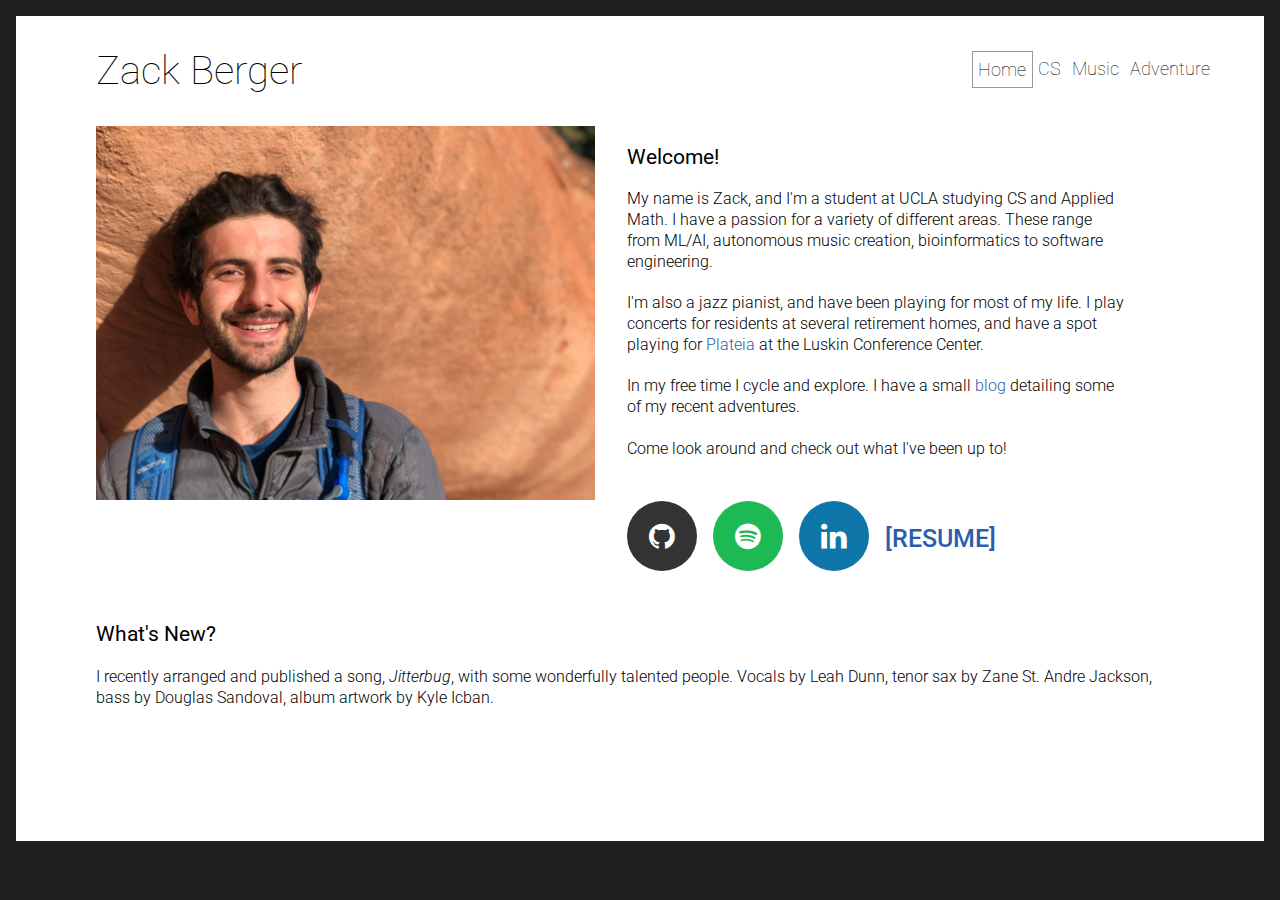
==== index.html @ 0d7299ed "Change header image" ====
<html>
<head>
<title>Zack Berger</title>
<link rel="icon" href="img/header.png">
<link href='https://fonts.googleapis.com/css?family=Roboto:100,300,400' rel='stylesheet' type='text/css'>
<link rel="stylesheet" href="https://cdnjs.cloudflare.com/ajax/libs/font-awesome/4.7.0/css/font-awesome.min.css">
<link rel="stylesheet" href="css/style.css" />
<script src="./js/script.js"></script>
</head>

<body>

<div id="wrapper">

<div>
  <h1>Zack Berger</h1>
</div>

<nav id="nav">
  <ul>
    <li class="active"><a href="index.html">Home</a></li>
    <li><a href="cs.html">CS</a></li>
    <li><a href="music.html">Music</a></li>
    <li><a href="adventure.html">Adventure</a></li>
  </ul>
</nav>

<div class="main-pic">
  <img src="./img/zack.jpg" width="100%" alt="Zack" />
</div>

<div class="about">
	<h2>Welcome!</h2>
	My name is Zack, and I'm a student at UCLA studying CS and Applied Math. 
	I have a passion for a variety of different areas. These range from ML/AI, autonomous music creation, bioinformatics to software engineering.
	<br>
	<br>
	I'm also a jazz pianist, and have been playing for most of my life. I play concerts for residents at several retirement homes, and have a spot playing for
	<a id="plateia" href="http://plateiaucla.com/" target="_blank">Plateia</a>
	at the Luskin Conference Center. 
	<br>
	<br>
	In my free time I cycle and explore. I have a small <a href="./adventure.html">blog</a> detailing some of my recent adventures.
	<br>
	<br>
	Come look around and check out what I've been up to!
	<br><br><br>
	<a href="https://github.com/zackeberger" target="_blank" class="fa fa-github"></a>&nbsp;&nbsp;&nbsp;
	<a href="https://open.spotify.com/artist/6nY2gX95ntnafmAVUtFinY?si=rUbYpd1rRUmVTEP3GamMmA" target="_blank" class="fa fa-spotify"></a>&nbsp;&nbsp;&nbsp;
	<a href="https://www.linkedin.com/in/zackeberger/" target="_blank" class="fa fa-linkedin"></a>&nbsp;&nbsp;&nbsp;
	<a href="./resume.pdf" target="_blank" style="font-size:25px"><b>[RESUME]</b></a>
</div>

<div class="main">
  <h2>What's New?</h2>
  I recently arranged and published a song, <i>Jitterbug</i>, with some wonderfully talented people.
  Vocals by Leah Dunn, tenor sax by Zane St. Andre Jackson, bass by Douglas Sandoval, album artwork by Kyle Icban. <br><br>
  <iframe src="https://open.spotify.com/embed/track/0ashq55XgzuE56gzy0dtcu" width="300" height="80" frameborder="0" allowtransparency="true" allow="encrypted-media"></iframe>
</div>

</div>

</body>
</html>
---- css/style.css ----
body {
  background: #202020 url(images/texture-black.jpg) repeat;
  /*font-family: "Helvetica Neue Light", "HelveticaNeue-Light", Helvetica, Arial, sans-serif;*/
  /*font-family: 'Source Sans Pro', sans-serif;*/
  font-family: 'Roboto', Helvetica, Arial, sans-serif;
  font-weight: 300;
  font-size: 16px;
  line-height: 1.3;
  color: black;
  padding: .5em;
}

#wrapper {
  margin-left: auto;
  margin-right: auto;
  /*margin-top: 40px;*/
  /*margin-bottom: 60px;*/
  /*width: 800px;*/
  background: #fff;
  padding-bottom: 2em;
}

#icons {
  font-size: 30px;
  margin-top: 5px;
  margin-bottom: 0px;
}

div{
  vertical-align: top;
}

h1 {
  /*font-family: "Helvetica Neue Ultra Light", "HelveticaNeue-UltraLight", Helvetica, Arial, sans-serif;*/
  /*font-family: 'Source Sans Pro', sans-serif;*/
  /*font-family: 'Roboto', sans-serif;*/
  font-size: 250%;
  line-height: 1.4;
  font-weight:100;
  /*font-weight: 700;*/
  /*text-align: center;*/
  /*margin: 0;
  padding: 0;*/
  /*margin-left: auto;
  margin-right: auto;*/
  /*letter-spacing: 1px;*/
  /*color:white;*/
  /*background:#666;*/
  /*float:left;*/
  display: inline-block;
  padding-left:2em;
}

h2{
  font-size: 130%;
  line-height: 1.4;
  font-weight: 400;
}

#nav
  {
    position: absolute;
    right: 4em;
    top: 2.2em;
    font-family: 'Roboto', sans-serif;
    font-weight: 100;
  }

    #nav > ul > li
    {
      float: left;
      list-style-type: none;
    }
    
      #nav > ul > li:last-child
      {
        /*padding-right: 0.5em;*/
      }

      #nav > ul > li > a,
      #nav > ul > li > span
      {
        display: block;
        /*margin-left: 0.7em;*/
        padding: 0.3em 0.3em;
        /*letter-spacing: 0.06em;*/
        /*text-decoration: none;*/
        /*text-transform: uppercase;*/
        font-size: 115%;
        /*outline: 0;*/
        color: #000;
      }

      #nav li.active a
      {
        /*background: #e95d3c;*/
        border: 1px solid #000;
        border-color: #999;
        /*border-radius: 1px;*/
        /*color: #FFF;*/
        /*text-decoration: underline;*/
        /*color:#666;*/
      }

      #nav > ul > li > ul
      {
        display: none;
      }

.main {
  /*position: relative;*/
  clear:both;
  padding-top: 2em;
  padding-left: 5em;
  padding-right: 5em;
}

.main ul{
  list-style-type: none;
  padding-left: 2em;
  text-indent: -.5em ;
}

.main li{
  padding-bottom:.5em;
}



.main ol{
  
}

.main-pic{
  float:left;
  width: 40%;
  padding-left:5em;
}


.amazon-pic {
  float: left;
}

p{
  padding-left: 1.5em;
}

.about{
  float:left;
  /*display: inline-block;*/
  padding-left:2em;
  /*min-width:100px;*/
  /*max-width:50%;*/
  width: 40%;
}

paper {
  font-weight: 400;
}

.row {
  clear:both;
}

hr {
  border:0;
  height:0;
  border-top: 1px solid rgba(0, 0, 0, 0.2);
  border-bottom: 1px solid rgba(255, 255, 255, 0.5);
}

.right hr{
  border:0;
  height:0;
  margin:.4em;
}

.left {
  /*font-family: "Helvetica Neue Ultra Light", "HelveticaNeue-UltraLight", Arial, Helvetica, sans-serif;;*/
  font-weight: 100;
  float: left;
  width: 10%;
  /*padding-left: 25px;*/
  padding-right: 0.5em;
  padding-top: 0.3em;
  padding-bottom: 0.3em;
  text-align: right;
  color: #666;
  overflow: visible;
}

.right {
  /*margin-left: 115px;*/
  float:left;
  width: 80%;
  padding-left: 0.5em;
  padding-top: 4px;
  padding-bottom: 8px;
  /*border-left: 1px solid #bbb;*/
  /*text-align: justify;*/
}

.indent-right {
  font-size: 90%;
  margin-left: 115px;
  width: 660px;
 /* padding-left: .5em;*/
  padding-top: 3px;
  padding-bottom: 3px;
  border-left: 1px solid #bbb;
  text-align: left;
  padding-left: 40px ;
  text-indent: -15px ;
}

.crop {
    width: 374px;
    /*height: 240px;*/
    overflow: hidden;
    margin-left: auto;
    margin-right: auto;
}

.crop img {
    /*width: 374px;*/
    /*height: 560px;*/
    /*margin: -120px 0;*/
}

img.center {
    display: block;
    margin: 0 auto;
}

td { 
    padding: 0px 0.5em;
    font-weight: 300;
}

a{
  text-decoration: none;
  /*color: #002bb8;*/
  color: #2a5db0;
}

b{
  font-weight: 500;
}

.right a{
  /*padding-left:.3em;*/
  /*border-right: 1px solid #bbb;*/
}

.right ul{
  padding-left:1.1em;
  /*margin-top:.15em;*/
  margin-top:0em;
  list-style-type: circle;
}

.right li{
  padding-bottom:0em;
  padding-left:0.2em;
}

a:hover{
  text-decoration: underline;
}

.clear {
  opacity: .5;
}

  #footer
  {
    position: relative;
    padding: 1em 0em;
    /*border-top: 1px solid #303030;*/
    font-size: 90%;
    letter-spacing: .08em;
    text-align: center;
    /*color: rgba(255,255,255,.4);*/
    color: #ccc;
    font-weight: 200;
    /*background-color:transparent;*/
  }
 

.course_head {
    font-size: min(1.3vw,17px);
}

.courses {
    font-size:5px;

    font-size: min(1.2vw,15px);
    float: left; 
    width: 31%; 
    margin-left:1%;
    margin-right:1%;
}

.courses_main {
    width: min(100%, 1000px);
}

.pub_container {
    float: right;
    margin-bottom:5%
}

.pub_main {
    float: right;
    margin-bottom:2%;
    width:100%
}

.pub_left {
     float: left;
     width: min(23%, 220px);
}

.pub_right {
    font-size: min(1.4vw, 17px); /*17px;*/
    float: left;
    width: 65%;
}

.pub_img {
  -webkit-filter: drop-shadow(2px 2px 2px #222);
  filter: drop-shadow(2px 2px 2px #222);
}

.content {
    width: 400px;
    padding: 20px;
    overflow: hidden;
}

.content img {
    margin-right: 1px;
    float: left;
}

.content h3,
.content p{
    margin-left: 15px;
    display: block;
    margin: 2px 0 0 0;
}

/* Style all font awesome icons */
.fa {
  padding: 20px;
  font-size: 30px;
  /*width: 50px; IF square, also comment out border radius*/
  width: 30px;
  text-align: center;
  text-decoration: none;
  border-radius: 50%;
}

/* Add a hover effect if you want */
.fa:hover {
  opacity: 0.7;
}

/* Set a specific color for each brand */

.fa-github {
  background: #333;
  color: white;
}

.fa-spotify {
  background: #1DB954;
  color: white;
}

.fa-linkedin {
  background: #0e76a8;
  color: white;
}
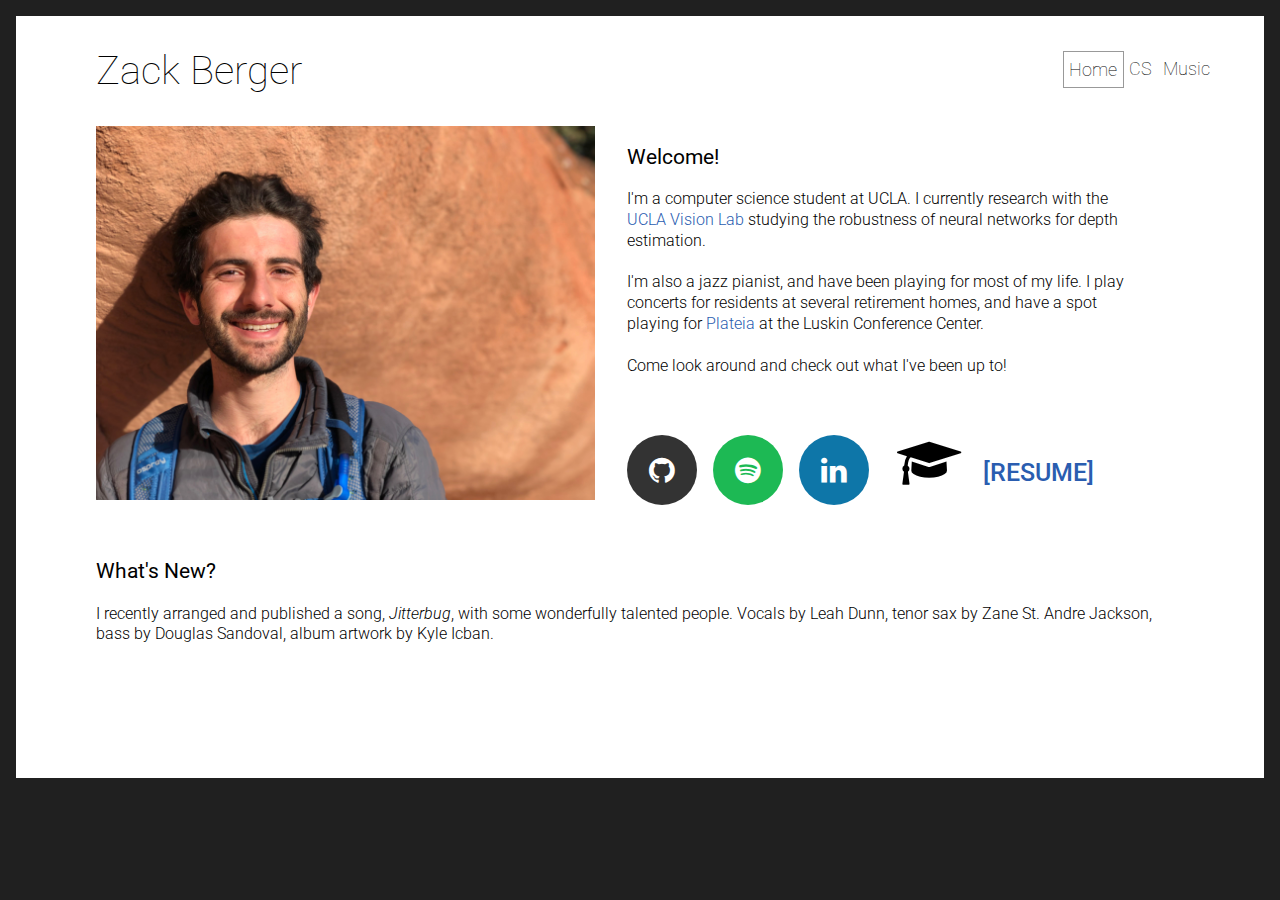
==== commit 1018d972: "Edit index and music pages" ====
--- a/index.html
+++ b/index.html
@@ -21,7 +21,6 @@
     <li class="active"><a href="index.html">Home</a></li>
     <li><a href="cs.html">CS</a></li>
     <li><a href="music.html">Music</a></li>
-    <li><a href="adventure.html">Adventure</a></li>
   </ul>
 </nav>
 
@@ -31,8 +30,7 @@
 
 <div class="about">
 	<h2>Welcome!</h2>
-	My name is Zack, and I'm a student at UCLA studying CS and Applied Math. 
-	I have a passion for a variety of different areas. These range from ML/AI, autonomous music creation, bioinformatics to software engineering.
+	I'm a computer science student at UCLA. I currently research with the <a id="vision" href="http://vision.ucla.edu/" target="_blank">UCLA Vision Lab</a> studying the robustness of neural networks for depth estimation.
 	<br>
 	<br>
 	I'm also a jazz pianist, and have been playing for most of my life. I play concerts for residents at several retirement homes, and have a spot playing for
@@ -40,14 +38,12 @@
 	at the Luskin Conference Center. 
 	<br>
 	<br>
-	In my free time I cycle and explore. I have a small <a href="./adventure.html">blog</a> detailing some of my recent adventures.
-	<br>
-	<br>
 	Come look around and check out what I've been up to!
 	<br><br><br>
 	<a href="https://github.com/zackeberger" target="_blank" class="fa fa-github"></a>&nbsp;&nbsp;&nbsp;
 	<a href="https://open.spotify.com/artist/6nY2gX95ntnafmAVUtFinY?si=rUbYpd1rRUmVTEP3GamMmA" target="_blank" class="fa fa-spotify"></a>&nbsp;&nbsp;&nbsp;
-	<a href="https://www.linkedin.com/in/zackeberger/" target="_blank" class="fa fa-linkedin"></a>&nbsp;&nbsp;&nbsp;
+	<a href="https://www.linkedin.com/in/zackeberger/" target="_blank" class="fa fa-linkedin"></a>&nbsp;
+	<a href="https://scholar.google.com/citations?hl=en&user=Xvr6K5IAAAAJ" target="_blank" class="fa fa-graduation-cap"></a>&nbsp;&nbsp;&nbsp;
 	<a href="./resume.pdf" target="_blank" style="font-size:25px"><b>[RESUME]</b></a>
 </div>
 
--- a/css/style.css
+++ b/css/style.css
@@ -384,3 +384,9 @@
   background: #0e76a8;
   color: white;
 }
+
+.fa-graduation-cap {
+  color: black;
+  font-size: 50px;
+  width: 50px;
+}
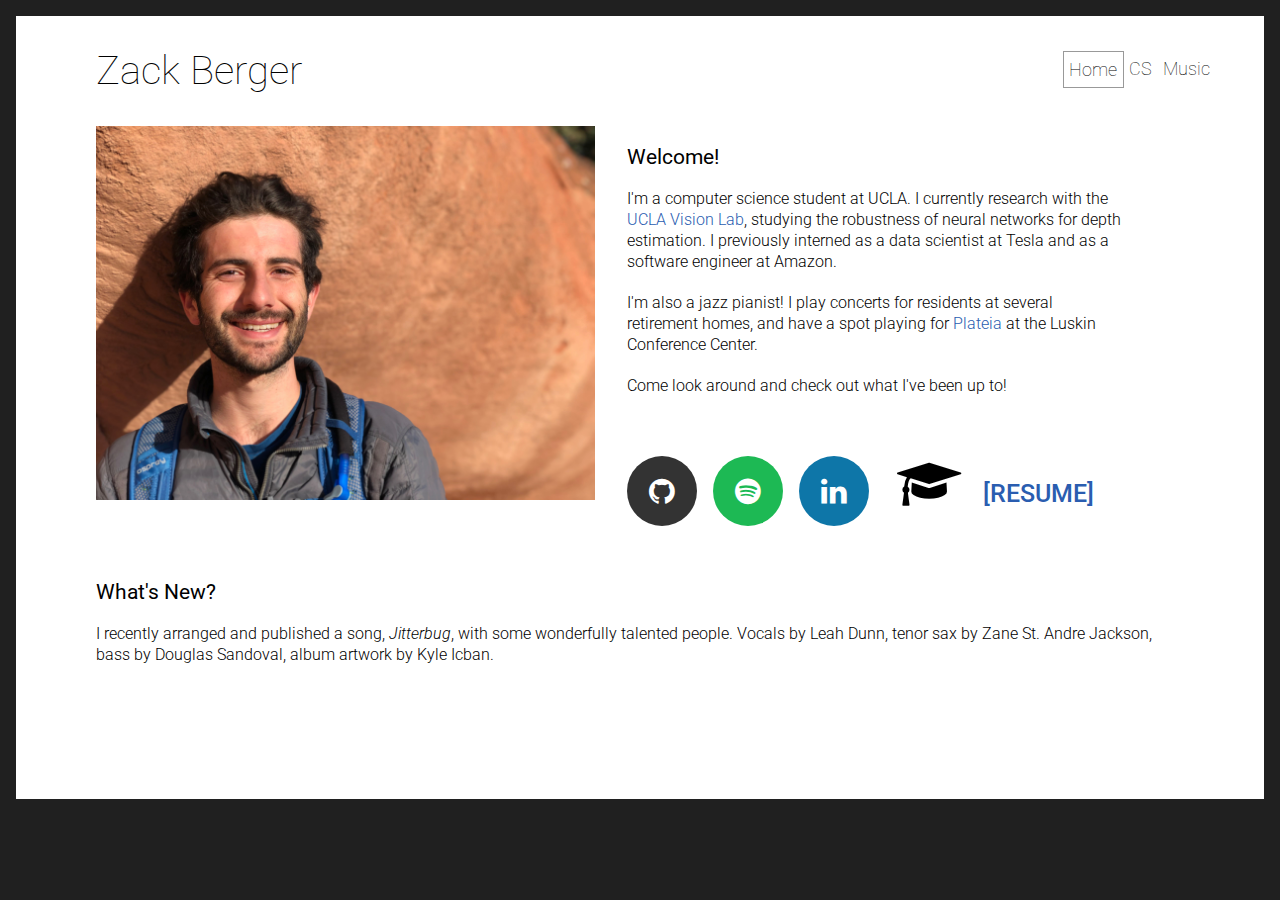
==== commit 180467b3: "Lots of updates" ====
--- a/index.html
+++ b/index.html
@@ -5,7 +5,6 @@
 <link href='https://fonts.googleapis.com/css?family=Roboto:100,300,400' rel='stylesheet' type='text/css'>
 <link rel="stylesheet" href="https://cdnjs.cloudflare.com/ajax/libs/font-awesome/4.7.0/css/font-awesome.min.css">
 <link rel="stylesheet" href="css/style.css" />
-<script src="./js/script.js"></script>
 </head>
 
 <body>
@@ -30,10 +29,10 @@
 
 <div class="about">
 	<h2>Welcome!</h2>
-	I'm a computer science student at UCLA. I currently research with the <a id="vision" href="http://vision.ucla.edu/" target="_blank">UCLA Vision Lab</a> studying the robustness of neural networks for depth estimation.
+	I'm a computer science student at UCLA. I currently research with the <a id="vision" href="http://vision.ucla.edu/" target="_blank">UCLA Vision Lab</a>, studying the robustness of neural networks for depth estimation. I previously interned as a data scientist at Tesla and as a software engineer at Amazon.
 	<br>
 	<br>
-	I'm also a jazz pianist, and have been playing for most of my life. I play concerts for residents at several retirement homes, and have a spot playing for
+	I'm also a jazz pianist! I play concerts for residents at several retirement homes, and have a spot playing for
 	<a id="plateia" href="http://plateiaucla.com/" target="_blank">Plateia</a>
 	at the Luskin Conference Center. 
 	<br>
--- a/css/style.css
+++ b/css/style.css
@@ -293,20 +293,6 @@
     font-size: min(1.3vw,17px);
 }
 
-.courses {
-    font-size:5px;
-
-    font-size: min(1.2vw,15px);
-    float: left; 
-    width: 31%; 
-    margin-left:1%;
-    margin-right:1%;
-}
-
-.courses_main {
-    width: min(100%, 1000px);
-}
-
 .pub_container {
     float: right;
     margin-bottom:5%
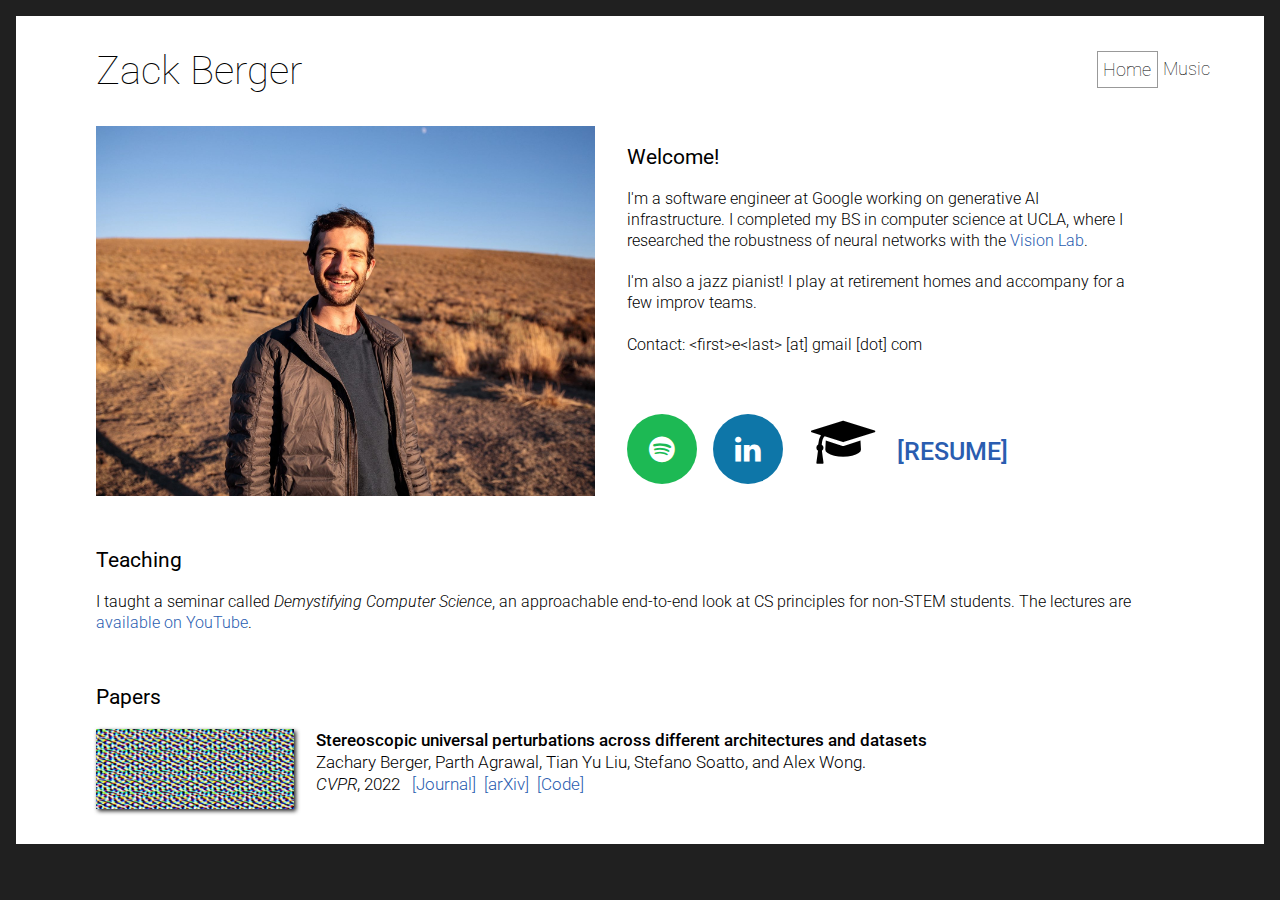
==== commit b7f5ea15: "Revise website with updated post-college info." ====
--- a/index.html
+++ b/index.html
@@ -1,24 +1,23 @@
 <html>
 <head>
 <title>Zack Berger</title>
-<link rel="icon" href="img/header.png">
-<link href='https://fonts.googleapis.com/css?family=Roboto:100,300,400' rel='stylesheet' type='text/css'>
-<link rel="stylesheet" href="https://cdnjs.cloudflare.com/ajax/libs/font-awesome/4.7.0/css/font-awesome.min.css">
-<link rel="stylesheet" href="css/style.css" />
+  <link rel="icon" href="img/header.png">
+  <link href='https://fonts.googleapis.com/css?family=Roboto:100,300,400' rel='stylesheet' type='text/css'>
+  <link rel="stylesheet" href="https://cdnjs.cloudflare.com/ajax/libs/font-awesome/4.7.0/css/font-awesome.min.css">
+  <link rel="stylesheet" href="css/style.css" />
 </head>
 
+
 <body>
-
 <div id="wrapper">
 
-<div>
+<div class="title">
   <h1>Zack Berger</h1>
 </div>
 
 <nav id="nav">
   <ul>
     <li class="active"><a href="index.html">Home</a></li>
-    <li><a href="cs.html">CS</a></li>
     <li><a href="music.html">Music</a></li>
   </ul>
 </nav>
@@ -29,17 +28,15 @@
 
 <div class="about">
 	<h2>Welcome!</h2>
-	I'm a computer science student at UCLA. I currently research with the <a id="vision" href="http://vision.ucla.edu/" target="_blank">UCLA Vision Lab</a>, studying the robustness of neural networks for depth estimation. I previously interned as a data scientist at Tesla and as a software engineer at Amazon.
+	I'm a software engineer at Google working on generative AI infrastructure. I completed my BS in computer science
+	at UCLA, where I researched the robustness of neural networks with the <a id="vision" href="http://vision.ucla.edu/" target="_blank">Vision Lab</a>. 
 	<br>
 	<br>
-	I'm also a jazz pianist! I play concerts for residents at several retirement homes, and have a spot playing for
-	<a id="plateia" href="http://plateiaucla.com/" target="_blank">Plateia</a>
-	at the Luskin Conference Center. 
+	I'm also a jazz pianist! I play at retirement homes and accompany for a few improv teams.
 	<br>
 	<br>
-	Come look around and check out what I've been up to!
+	Contact: &lt;first&gt;e&lt;last&gt; [at] gmail [dot] com
 	<br><br><br>
-	<a href="https://github.com/zackeberger" target="_blank" class="fa fa-github"></a>&nbsp;&nbsp;&nbsp;
 	<a href="https://open.spotify.com/artist/6nY2gX95ntnafmAVUtFinY?si=rUbYpd1rRUmVTEP3GamMmA" target="_blank" class="fa fa-spotify"></a>&nbsp;&nbsp;&nbsp;
 	<a href="https://www.linkedin.com/in/zackeberger/" target="_blank" class="fa fa-linkedin"></a>&nbsp;
 	<a href="https://scholar.google.com/citations?hl=en&user=Xvr6K5IAAAAJ" target="_blank" class="fa fa-graduation-cap"></a>&nbsp;&nbsp;&nbsp;
@@ -47,11 +44,32 @@
 </div>
 
 <div class="main">
-  <h2>What's New?</h2>
-  I recently arranged and published a song, <i>Jitterbug</i>, with some wonderfully talented people.
-  Vocals by Leah Dunn, tenor sax by Zane St. Andre Jackson, bass by Douglas Sandoval, album artwork by Kyle Icban. <br><br>
-  <iframe src="https://open.spotify.com/embed/track/0ashq55XgzuE56gzy0dtcu" width="300" height="80" frameborder="0" allowtransparency="true" allow="encrypted-media"></iframe>
+  <h2>Teaching</h2>
+  I taught a seminar called <i>Demystifying Computer Science</i>, an approachable end-to-end look at CS principles for non-STEM students.
+  The lectures are <a id="dcs_playlist" href="https://www.youtube.com/watch?v=Tv0uRMAoYoM&list=PLSPvczDoUl3JnCBQ3ISLFzDnntlFtLltE" target="_blank">available on YouTube</a>.
+
 </div>
+
+<div class="main">
+  <h2>Papers</h2>
+
+<div class="pub_main">
+  <div class="pub_left">
+    <img class="pub_img" src="./img/perturbation.jpg" alt="mloc" style="width:90%;">
+  </div>
+  <div class="pub_right">
+    <b>Stereoscopic universal perturbations across different architectures and datasets</b> <br>
+    Zachary Berger, Parth Agrawal, Tian Yu Liu, Stefano Soatto, and Alex Wong.<br>
+    <i>CVPR</i>, 2022 &nbsp;
+    <a class="link" target="_blank" href="https://openaccess.thecvf.com/content/CVPR2022/html/Berger_Stereoscopic_Universal_Perturbations_Across_Different_Architectures_and_Datasets_CVPR_2022_paper.html">[Journal]</a>&nbsp;
+    <a class="link" target="_blank" href="https://arxiv.org/abs/2112.06116">[arXiv]</a>&nbsp;
+    <a class="link" target="_blank" href="https://github.com/alexklwong/stereoscopic-universal-perturbations">[Code]</a>
+  </div>
+</div>
+
+</div>
+
+<br><br><br><br>
 
 </div>
 
--- a/css/style.css
+++ b/css/style.css
@@ -1,3 +1,6 @@
+:root {
+  --fade-time: 2s;
+}
 
 body {
   background: #202020 url(images/texture-black.jpg) repeat;
@@ -27,7 +30,7 @@
   margin-bottom: 0px;
 }
 
-div{
+div {
   vertical-align: top;
 }
 
@@ -52,69 +55,80 @@
   padding-left:2em;
 }
 
-h2{
+h2 {
   font-size: 130%;
   line-height: 1.4;
   font-weight: 400;
 }
 
 #nav
-  {
-    position: absolute;
-    right: 4em;
-    top: 2.2em;
-    font-family: 'Roboto', sans-serif;
-    font-weight: 100;
-  }
-
-    #nav > ul > li
-    {
-      float: left;
-      list-style-type: none;
-    }
+{
+  position: absolute;
+  right: 4em;
+  top: 2.2em;
+  font-family: 'Roboto', sans-serif;
+  font-weight: 100;
+}
+
+#nav > ul > li
+{
+  float: left;
+  list-style-type: none;
+}
     
-      #nav > ul > li:last-child
-      {
-        /*padding-right: 0.5em;*/
-      }
-
-      #nav > ul > li > a,
-      #nav > ul > li > span
-      {
-        display: block;
-        /*margin-left: 0.7em;*/
-        padding: 0.3em 0.3em;
-        /*letter-spacing: 0.06em;*/
-        /*text-decoration: none;*/
-        /*text-transform: uppercase;*/
-        font-size: 115%;
-        /*outline: 0;*/
-        color: #000;
-      }
-
-      #nav li.active a
-      {
-        /*background: #e95d3c;*/
-        border: 1px solid #000;
-        border-color: #999;
-        /*border-radius: 1px;*/
-        /*color: #FFF;*/
-        /*text-decoration: underline;*/
-        /*color:#666;*/
-      }
-
-      #nav > ul > li > ul
-      {
-        display: none;
-      }
-
+#nav > ul > li:last-child
+{
+  /*padding-right: 0.5em;*/
+}
+
+#nav > ul > li > a,
+#nav > ul > li > span
+{
+  display: block;
+  /*margin-left: 0.7em;*/
+  padding: 0.3em 0.3em;
+  /*letter-spacing: 0.06em;*/
+  /*text-decoration: none;*/
+  /*text-transform: uppercase;*/
+  font-size: 115%;
+  /*outline: 0;*/
+  color: #000;
+}
+
+#nav li.active a
+{
+  /*background: #e95d3c;*/
+  border: 1px solid #000;
+  border-color: #999;
+  /*border-radius: 1px;*/
+  /*color: #FFF;*/
+  /*text-decoration: underline;*/
+  /*color:#666;*/
+}
+
+#nav > ul > li > ul
+{
+  display: none;
+}
+
+
+.title {
+  vertical-align: top;
+}
+      
 .main {
   /*position: relative;*/
   clear:both;
   padding-top: 2em;
   padding-left: 5em;
   padding-right: 5em;
-}
+  animation: fadeIn linear var(--fade-time);
+  -webkit-animation: fadeIn linear var(--fade-time);
+  -moz-animation: fadeIn linear var(--fade-time);
+  -o-animation: fadeIn linear var(--fade-time);
+  -ms-animation: fadeIn linear var(--fade-time);
+}
+
 
 .main ul{
   list-style-type: none;
@@ -126,24 +140,27 @@
   padding-bottom:.5em;
 }
 
-
-
 .main ol{
   
 }
+
 
 .main-pic{
   float:left;
   width: 40%;
   padding-left:5em;
-}
-
+  animation: fadeIn var(--fade-time);
+  -webkit-animation: fadeIn var(--fade-time);
+  -moz-animation: fadeIn var(--fade-time);
+  -o-animation: fadeIn var(--fade-time);
+  -ms-animation: fadeIn var(--fade-time);
+}
 
 .amazon-pic {
   float: left;
 }
 
-p{
+p {
   padding-left: 1.5em;
 }
 
@@ -154,6 +171,11 @@
   /*min-width:100px;*/
   /*max-width:50%;*/
   width: 40%;
+  animation: fadeIn linear var(--fade-time);
+  -webkit-animation: fadeIn linear var(--fade-time);
+  -moz-animation: fadeIn linear var(--fade-time);
+  -o-animation: fadeIn linear var(--fade-time);
+  -ms-animation: fadeIn linear var(--fade-time);
 }
 
 paper {
@@ -376,3 +398,30 @@
   font-size: 50px;
   width: 50px;
 }
+
+
+/* Define fade in animations */
+@keyframes fadeIn {
+  0% {opacity:0;}
+  100% {opacity:1;}
+}
+
+@-moz-keyframes fadeIn {
+  0% {opacity:0;}
+  100% {opacity:1;}
+}
+
+@-webkit-keyframes fadeIn {
+  0% {opacity:0;}
+  100% {opacity:1;}
+}
+
+@-o-keyframes fadeIn {
+  0% {opacity:0;}
+  100% {opacity:1;}
+}
+
+@-ms-keyframes fadeIn {
+  0% {opacity:0;}
+  100% {opacity:1;}
+}
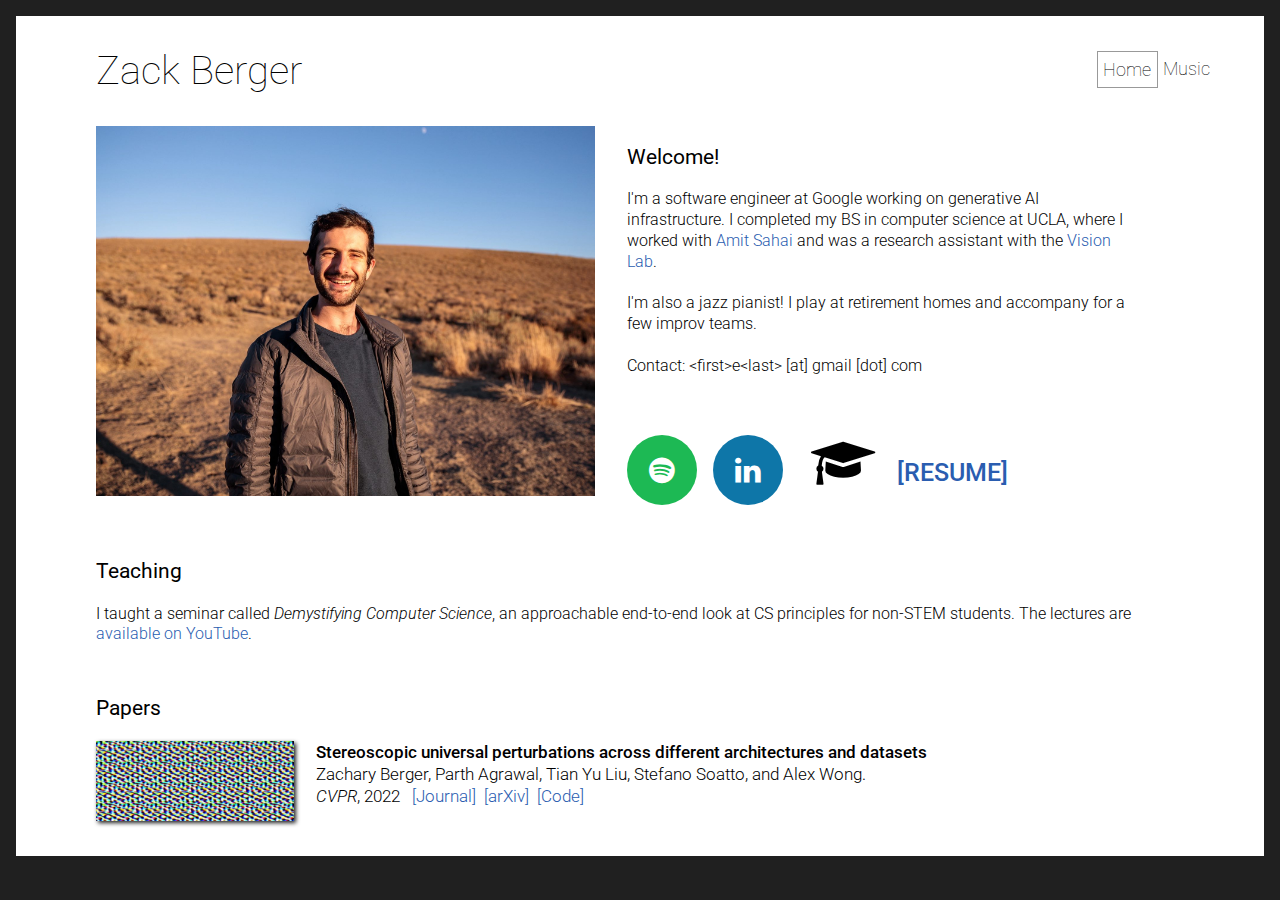
==== commit 7e82fc5e: "Update past affiliations on home page." ====
--- a/index.html
+++ b/index.html
@@ -29,7 +29,8 @@
 <div class="about">
 	<h2>Welcome!</h2>
 	I'm a software engineer at Google working on generative AI infrastructure. I completed my BS in computer science
-	at UCLA, where I researched the robustness of neural networks with the <a id="vision" href="http://vision.ucla.edu/" target="_blank">Vision Lab</a>. 
+	at UCLA, where I worked with <a id="sahai" href="https://web.cs.ucla.edu/~sahai/" target="_blank">Amit Sahai</a>
+	and was a research assistant with the <a id="vision" href="http://vision.ucla.edu/" target="_blank">Vision Lab</a>. 
 	<br>
 	<br>
 	I'm also a jazz pianist! I play at retirement homes and accompany for a few improv teams.
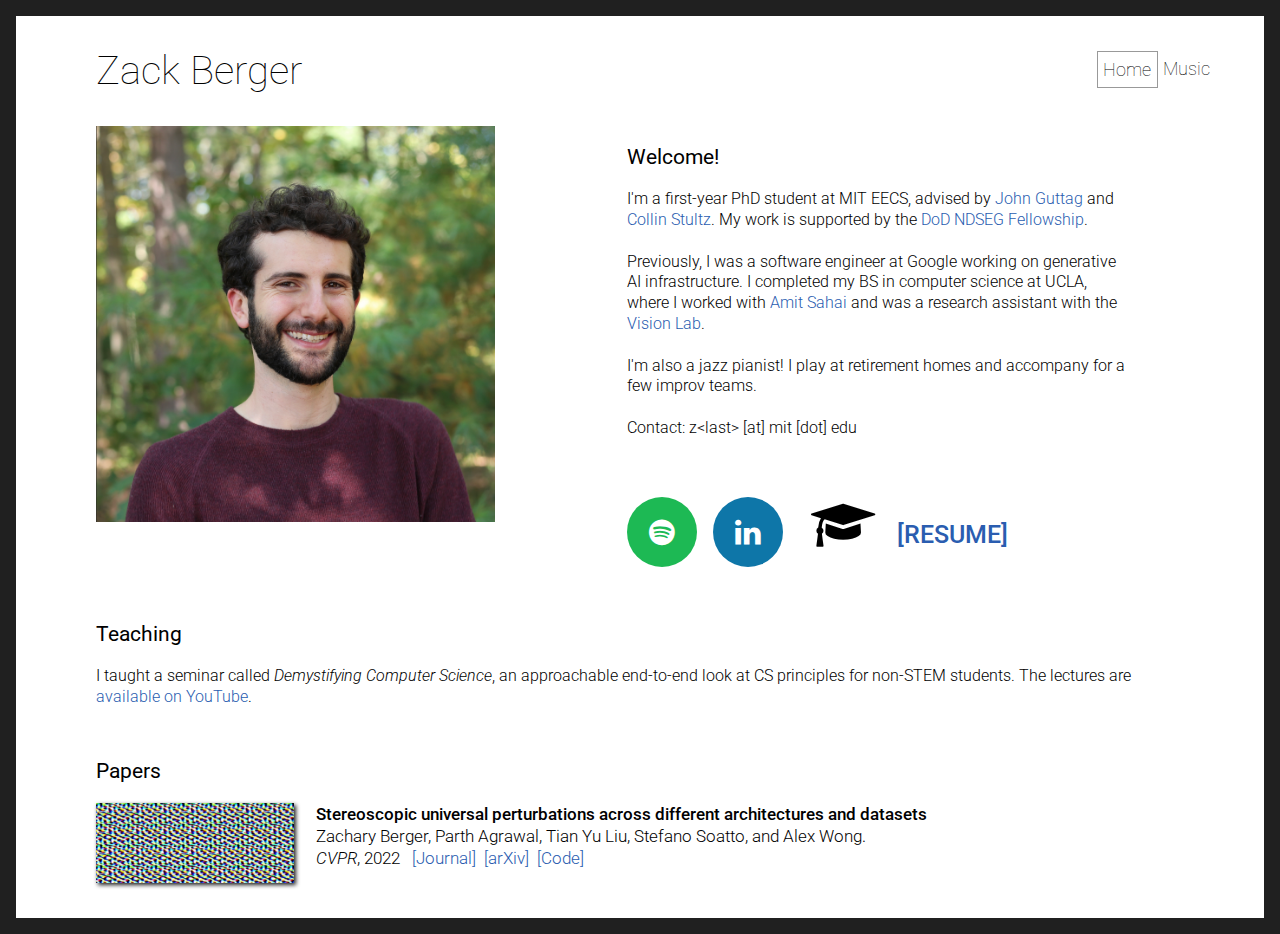
==== commit 6e017365: "Update MIT affiliation." ====
--- a/index.html
+++ b/index.html
@@ -23,12 +23,18 @@
 </nav>
 
 <div class="main-pic">
-  <img src="./img/zack.jpg" width="100%" alt="Zack" />
+  <img src="./img/zack.jpg" width="80%" alt="Zack" />
 </div>
 
 <div class="about">
 	<h2>Welcome!</h2>
-	I'm a software engineer at Google working on generative AI infrastructure. I completed my BS in computer science
+  I'm a first-year PhD student at MIT EECS, advised by 
+  <a id="guttag" href="https://people.csail.mit.edu/guttag/" target="_blank">John Guttag</a> and 
+  <a id="stultz" href="https://hst.mit.edu/faculty-research/faculty/stultz-collin" target="_blank">Collin Stultz</a>.
+  My work is supported by the <a id="ndseg" href="https://ndseg.sysplus.com/" target="_blank">DoD NDSEG Fellowship</a>.
+  <br>
+  <br>
+	Previously, I was a software engineer at Google working on generative AI infrastructure. I completed my BS in computer science
 	at UCLA, where I worked with <a id="sahai" href="https://web.cs.ucla.edu/~sahai/" target="_blank">Amit Sahai</a>
 	and was a research assistant with the <a id="vision" href="http://vision.ucla.edu/" target="_blank">Vision Lab</a>. 
 	<br>
@@ -36,7 +42,7 @@
 	I'm also a jazz pianist! I play at retirement homes and accompany for a few improv teams.
 	<br>
 	<br>
-	Contact: &lt;first&gt;e&lt;last&gt; [at] gmail [dot] com
+	Contact: z&lt;last&gt; [at] mit [dot] edu
 	<br><br><br>
 	<a href="https://open.spotify.com/artist/6nY2gX95ntnafmAVUtFinY?si=rUbYpd1rRUmVTEP3GamMmA" target="_blank" class="fa fa-spotify"></a>&nbsp;&nbsp;&nbsp;
 	<a href="https://www.linkedin.com/in/zackeberger/" target="_blank" class="fa fa-linkedin"></a>&nbsp;
